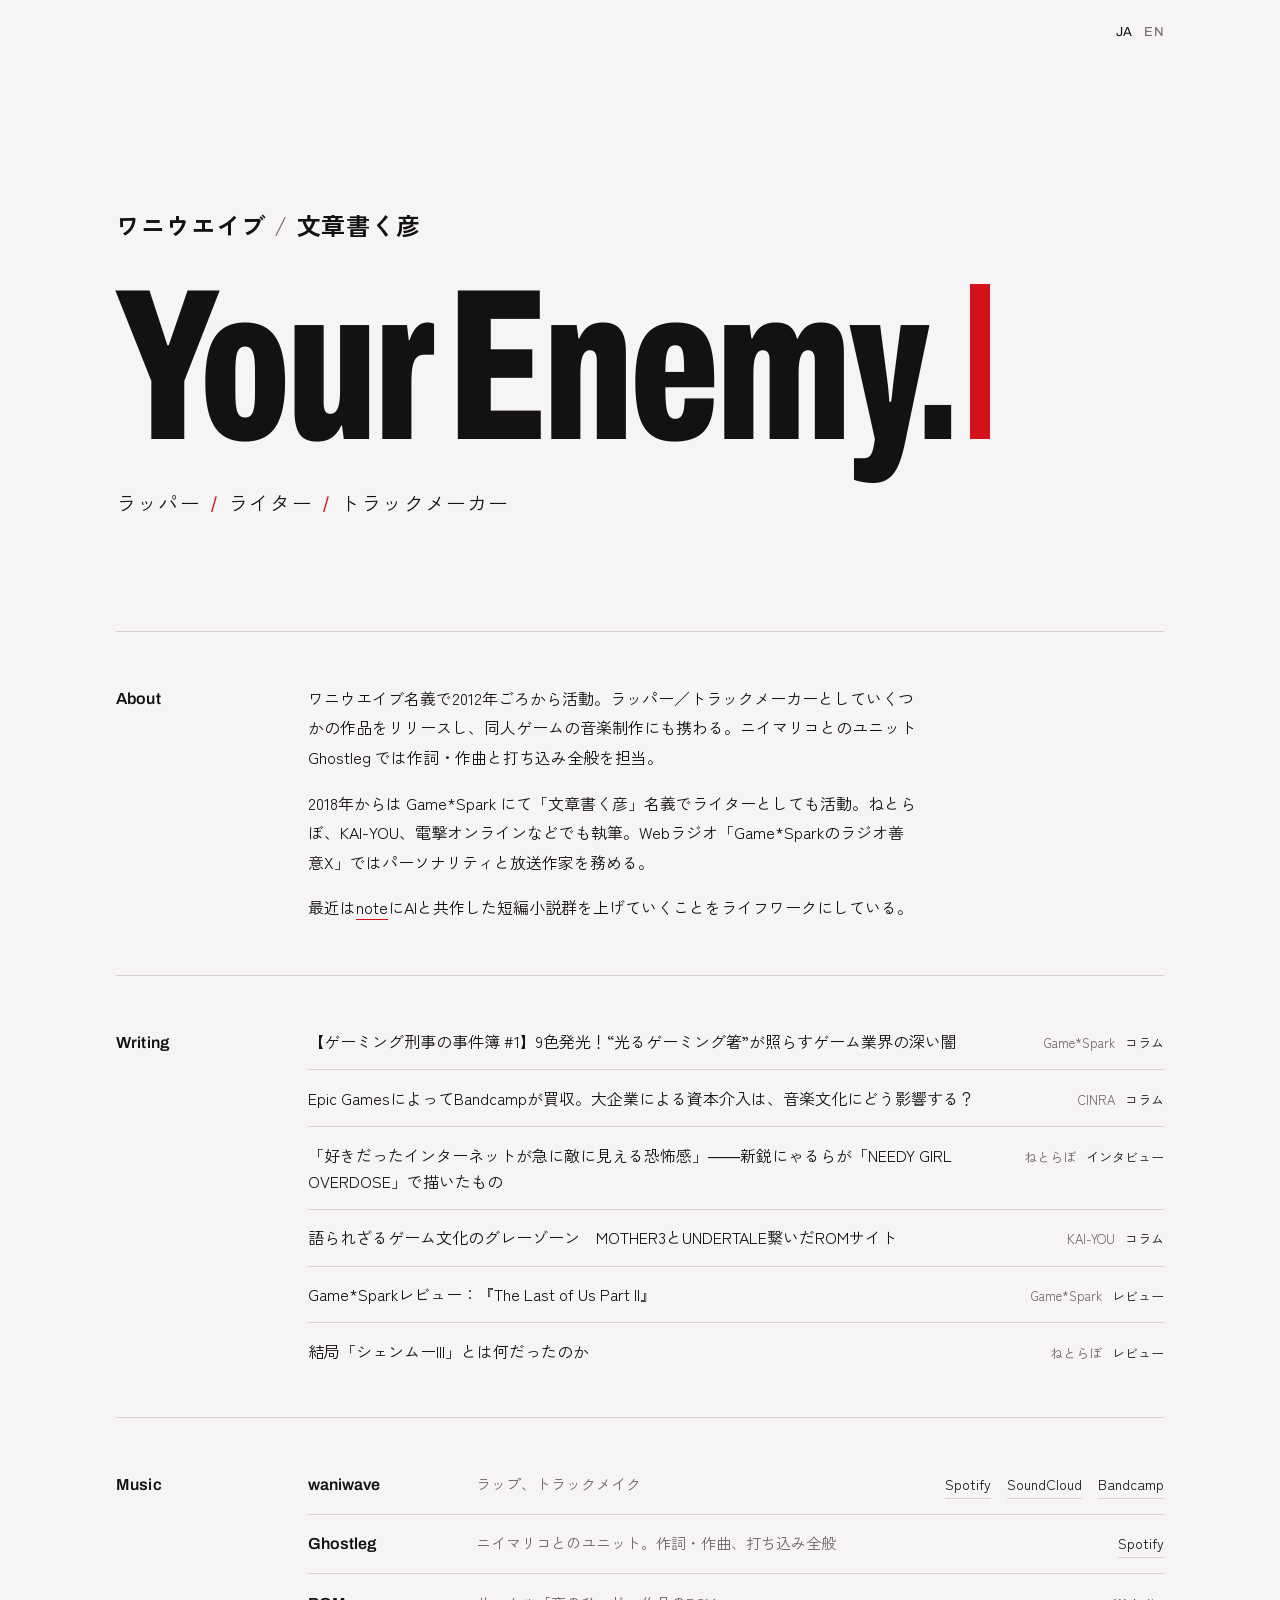
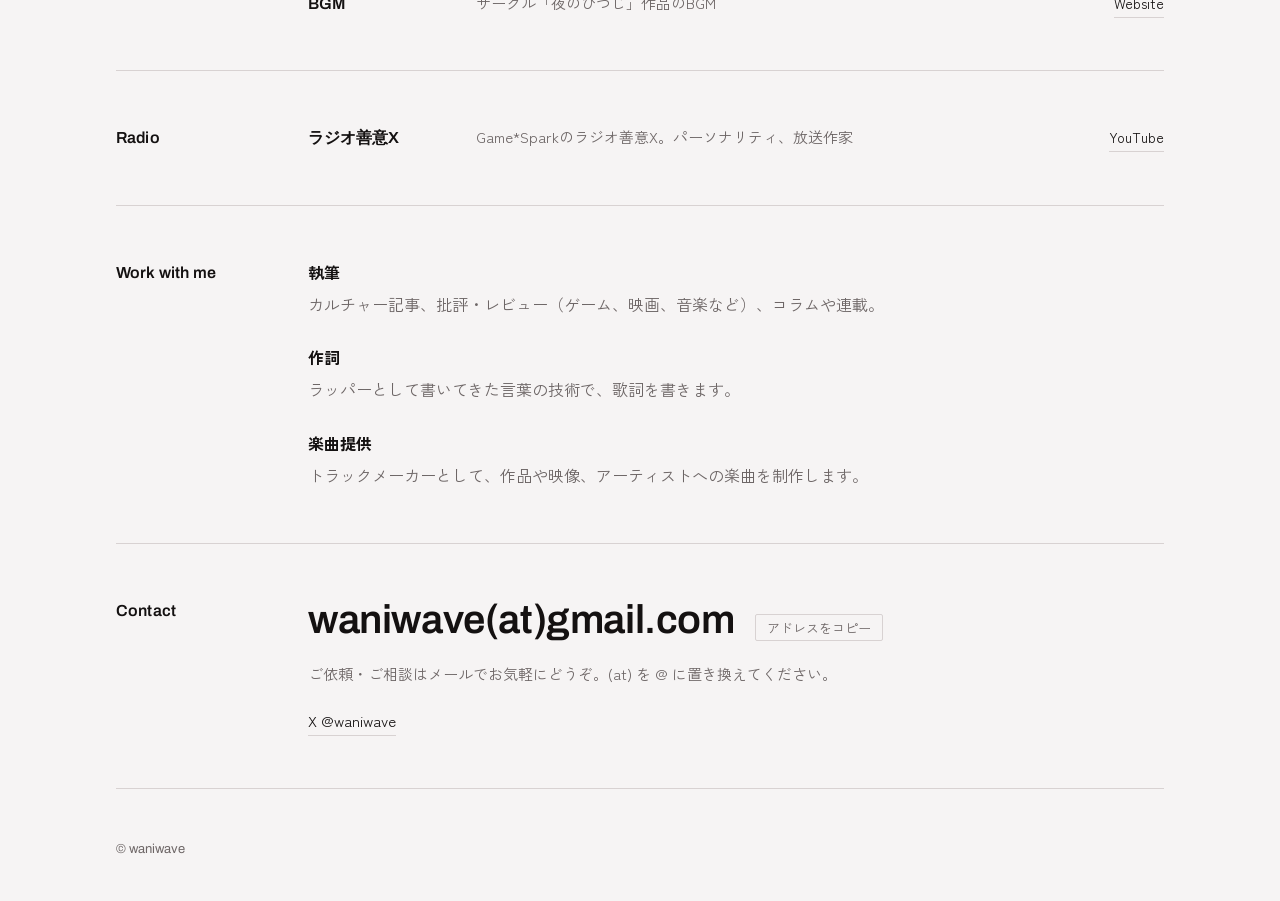
==== index.html @ 1792ae39 "Add files via upload" ====
<!doctype html>
<html lang="ja">
<head>
<meta charset="utf-8">
<meta name="viewport" content="width=device-width, initial-scale=1, viewport-fit=cover">
<title>ワニウエイブ / 文章書く彦</title>
<meta name="description" content="ワニウエイブ（文章書く彦）。ラッパー／ライター／トラックメーカー。カルチャー記事、批評・レビュー、コラム連載、作詞、楽曲提供のご依頼を受け付けています。">
<link rel="canonical" href="https://waniwave.com/">
<link rel="alternate" hreflang="ja" href="https://waniwave.com/">
<link rel="alternate" hreflang="en" href="https://waniwave.com/en/">
<meta property="og:type" content="website">
<meta property="og:title" content="ワニウエイブ / 文章書く彦">
<meta property="og:description" content="Your Enemy. ラッパー／ライター／トラックメーカー">
<meta property="og:url" content="https://waniwave.com/">
<meta name="twitter:card" content="summary">
<meta name="twitter:site" content="@waniwave">
<link rel="icon" href="assets/favicon.svg" type="image/svg+xml">
<link rel="preconnect" href="https://fonts.googleapis.com">
<link rel="preconnect" href="https://fonts.gstatic.com" crossorigin>
<link rel="stylesheet" href="https://fonts.googleapis.com/css2?family=Archivo:wdth,wght@62..125,400..800&family=Zen+Kaku+Gothic+New:wght@400;700&display=swap">
<link rel="stylesheet" href="assets/style.css">
</head>
<body>
<div class="wrap">

  <header class="bar">
    <nav class="lang" aria-label="言語">
      <a href="./" aria-current="page" lang="ja">JA</a>
      <a href="en/" lang="en" hreflang="en">EN</a>
    </nav>
  </header>

  <section class="hero" aria-label="ワニウエイブ">
    <h1 class="name">ワニウエイブ<span class="sep">/</span>文章書く彦</h1>
    <p class="enemy" lang="en">Your Enemy.<span class="caret" aria-hidden="true"></span></p>
    <p class="roles">ラッパー<span class="slash">/</span>ライター<span class="slash">/</span>トラックメーカー</p>
  </section>

  <section class="sec" id="about">
    <h2>About</h2>
    <div class="body prose">
      <p>ワニウエイブ名義で2012年ごろから活動。ラッパー／トラックメーカーとしていくつかの作品をリリースし、同人ゲームの音楽制作にも携わる。ニイマリコとのユニット Ghostleg では作詞・作曲と打ち込み全般を担当。</p>
      <p>2018年からは Game*Spark にて「文章書く彦」名義でライターとしても活動。ねとらぼ、KAI-YOU、電撃オンラインなどでも執筆。Webラジオ「Game*Sparkのラジオ善意X」ではパーソナリティと放送作家を務める。</p>
      <p>最近は<a class="inline" href="https://note.com/wanwe" target="_blank" rel="noopener">note</a>にAIと共作した短編小説群を上げていくことをライフワークにしている。</p>
    </div>
  </section>

  <section class="sec" id="writing">
    <h2>Writing</h2>
    <div class="body">
      <ul class="rows">
        <li class="row">
          <a class="t title" href="https://www.gamespark.jp/article/2022/09/12/122242.html" target="_blank" rel="noopener">【ゲーミング刑事の事件簿 #1】9色発光！“光るゲーミング箸”が照らすゲーム業界の深い闇</a>
          <span class="m">Game*Spark<span class="g">コラム</span></span>
        </li>
        <li class="row">
          <a class="t title" href="https://www.cinra.net/article/202203-briefing-bandcamp_ymmtscl" target="_blank" rel="noopener">Epic GamesによってBandcampが買収。大企業による資本介入は、音楽文化にどう影響する？</a>
          <span class="m">CINRA<span class="g">コラム</span></span>
        </li>
        <li class="row">
          <a class="t title" href="https://nlab.itmedia.co.jp/cont/articles/3331324/" target="_blank" rel="noopener">「好きだったインターネットが急に敵に見える恐怖感」――新鋭にゃるらが「NEEDY GIRL OVERDOSE」で描いたもの</a>
          <span class="m">ねとらぼ<span class="g">インタビュー</span></span>
        </li>
        <li class="row">
          <a class="t title" href="https://premium.kai-you.net/article/423" target="_blank" rel="noopener">語られざるゲーム文化のグレーゾーン　MOTHER3とUNDERTALE繋いだROMサイト</a>
          <span class="m">KAI-YOU<span class="g">コラム</span></span>
        </li>
        <li class="row">
          <a class="t title" href="https://www.gamespark.jp/article/2020/08/16/101322.html" target="_blank" rel="noopener">Game*Sparkレビュー：『The Last of Us Part II』</a>
          <span class="m">Game*Spark<span class="g">レビュー</span></span>
        </li>
        <li class="row">
          <a class="t title" href="https://nlab.itmedia.co.jp/cont/articles/3300284/" target="_blank" rel="noopener">結局「シェンムーIII」とは何だったのか</a>
          <span class="m">ねとらぼ<span class="g">レビュー</span></span>
        </li>
      </ul>
    </div>
  </section>

  <section class="sec" id="music">
    <h2>Music</h2>
    <div class="body">
      <ul class="rows music">
        <li class="row">
          <span class="k">waniwave</span>
          <span class="t">ラップ、トラックメイク</span>
          <span class="links">
            <a href="https://open.spotify.com/intl-ja/artist/51df8AoXnKXxdjbH6T7DKk" target="_blank" rel="noopener">Spotify</a>
            <a href="https://soundcloud.com/waniwave" target="_blank" rel="noopener">SoundCloud</a>
            <a href="https://henrec.bandcamp.com/" target="_blank" rel="noopener">Bandcamp</a>
          </span>
        </li>
        <li class="row">
          <span class="k">Ghostleg</span>
          <span class="t">ニイマリコとのユニット。作詞・作曲、打ち込み全般</span>
          <span class="links">
            <a href="https://open.spotify.com/intl-ja/artist/30WpNmVL4eDIlhvrAvZKBD" target="_blank" rel="noopener">Spotify</a>
          </span>
        </li>
        <li class="row">
          <span class="k">BGM</span>
          <span class="t">サークル「夜のひつじ」作品のBGM</span>
          <span class="links">
            <a href="https://yorunohitsuji.xii.jp/" target="_blank" rel="noopener">Website</a>
          </span>
        </li>
      </ul>
    </div>
  </section>

  <section class="sec" id="radio">
    <h2>Radio</h2>
    <div class="body">
      <ul class="rows music">
        <li class="row">
          <span class="k">ラジオ善意X</span>
          <span class="t">Game*Sparkのラジオ善意X。パーソナリティ、放送作家</span>
          <span class="links">
            <a href="https://www.youtube.com/@Radio-ZenE" target="_blank" rel="noopener">YouTube</a>
          </span>
        </li>
      </ul>
    </div>
  </section>

  <section class="sec" id="work">
    <h2>Work with me</h2>
    <div class="body">
      <ul class="work">
        <li>
          <h3>執筆</h3>
          <p>カルチャー記事、批評・レビュー（ゲーム、映画、音楽など）、コラムや連載。</p>
        </li>
        <li>
          <h3>作詞</h3>
          <p>ラッパーとして書いてきた言葉の技術で、歌詞を書きます。</p>
        </li>
        <li>
          <h3>楽曲提供</h3>
          <p>トラックメーカーとして、作品や映像、アーティストへの楽曲を制作します。</p>
        </li>
      </ul>
    </div>
  </section>

  <section class="sec" id="contact">
    <h2>Contact</h2>
    <div class="body">
      <div class="mail">
        <span class="addr">waniwave(at)gmail.com</span>
        <button class="copy" type="button" id="copy-mail" data-done="コピーしました">アドレスをコピー</button>
      </div>
      <p class="contact-note">ご依頼・ご相談はメールでお気軽にどうぞ。(at) を @ に置き換えてください。</p>
      <p class="contact-links"><a href="https://x.com/waniwave" target="_blank" rel="noopener">X @waniwave</a></p>
    </div>
  </section>

  <footer>© waniwave</footer>

</div>
<script>
(function () {
  var b = document.getElementById('copy-mail');
  if (!b) return;
  var label = b.textContent;
  b.addEventListener('click', function () {
    var a = ['waniwave', 'gmail.com'].join('@');
    var done = function () { b.textContent = b.dataset.done; setTimeout(function () { b.textContent = label; }, 1800); };
    var fallback = function () {
      var r = document.createRange(); r.selectNodeContents(document.querySelector('.addr'));
      var s = window.getSelection(); s.removeAllRanges(); s.addRange(r);
    };
    try {
      navigator.clipboard.writeText(a).then(done, fallback);
    } catch (e) { fallback(); }
  });
})();
</script>
</body>
</html>
---- assets/style.css ----
/* Layout: one left-aligned column. Each section = label column + content column; stacks on phones.
   Boldness lives in one place only: the "Your Enemy." line and its red caret. */
:root {
  --bg: #f6f4f4;
  --ink: #141111;
  --mute: #6d6666;
  --line: #d8d2d2;
  --red: #d3121c;
  --font-latin: "Archivo", "Helvetica Neue", Arial, sans-serif;
  --font-ja: "Zen Kaku Gothic New", "Hiragino Kaku Gothic ProN", "Yu Gothic", sans-serif;
  --col-label: 10rem;
  --max: 68rem;
  color-scheme: light;
}
@media (prefers-color-scheme: dark) {
  :root:not([data-theme="light"]) {
    --bg: #121010; --ink: #edeaea; --mute: #948c8c; --line: #2f2a2a; --red: #ff3c40;
    color-scheme: dark;
  }
}
:root[data-theme="dark"] {
  --bg: #121010; --ink: #edeaea; --mute: #948c8c; --line: #2f2a2a; --red: #ff3c40;
  color-scheme: dark;
}

*, *::before, *::after { box-sizing: border-box; }
html { -webkit-text-size-adjust: 100%; }
body {
  margin: 0;
  background: var(--bg);
  color: var(--ink);
  font-family: var(--font-latin), var(--font-ja);
  font-size: 1rem;
  line-height: 1.85;
  font-feature-settings: "palt" 0;
}
:lang(ja) body, body:lang(ja) { font-family: var(--font-ja); }

a { color: inherit; text-decoration: none; }
a:focus-visible, button:focus-visible { outline: 2px solid var(--red); outline-offset: 3px; }

.wrap {
  max-width: var(--max);
  margin: 0 auto;
  padding-left: max(20px, env(safe-area-inset-left, 0px));
  padding-right: max(20px, env(safe-area-inset-right, 0px));
}

/* ---- top bar ---- */
.bar {
  display: flex;
  justify-content: space-between;
  align-items: center;
  gap: 1rem;
  padding-block: 1.25rem;
  font-size: .8125rem;
  color: var(--mute);
}
.bar a:hover { color: var(--ink); }
.prose a.inline { border-bottom: 1px solid var(--red); }
.prose a.inline:hover { color: var(--red); }
.lang { margin-left: auto; display: flex; gap: .75rem; font-family: var(--font-latin); letter-spacing: .02em; }
.lang [aria-current="page"] { color: var(--ink); }

/* ---- hero ---- */
.hero { padding-block: clamp(4rem, 12vw, 9rem) clamp(3.5rem, 9vw, 7rem); }
.hero .name {
  margin: 0;
  font-family: var(--font-ja);
  font-weight: 700;
  font-size: clamp(1.125rem, 2.4vw, 1.5rem);
  letter-spacing: .04em;
  line-height: 1.4;
}
.hero .name .sep { color: var(--mute); font-weight: 400; margin-inline: .35em; }
.hero .enemy {
  margin: .15em 0 0;
  font-family: var(--font-latin);
  font-weight: 800;
  font-stretch: 62%;
  font-variation-settings: "wdth" 62;
  font-size: clamp(4.5rem, 17vw, 13.5rem);
  line-height: .86;
  letter-spacing: -.015em;
  text-transform: none;
}
.caret {
  display: inline-block;
  width: .09em;
  height: .72em;
  margin-left: .06em;
  background: var(--red);
  vertical-align: baseline;
  animation: blink 1.1s steps(1, end) infinite;
}
@keyframes blink { 50% { opacity: 0; } }
@media (prefers-reduced-motion: reduce) { .caret { animation: none; } }

.roles {
  margin: 1.75rem 0 0;
  font-size: clamp(1rem, 2vw, 1.25rem);
  letter-spacing: .06em;
  line-height: 1.5;
}
.roles .slash { color: var(--red); margin-inline: .5em; font-family: var(--font-latin); }

/* ---- sections ---- */
.sec {
  display: grid;
  grid-template-columns: var(--col-label) minmax(0, 1fr);
  gap: 1.5rem 2rem;
  padding-block: 3.25rem;
  border-top: 1px solid var(--line);
}
.sec > h2 {
  margin: 0;
  font-family: var(--font-latin);
  font-weight: 600;
  font-size: 1rem;
  line-height: 1.85;
  letter-spacing: .01em;
}
.sec > .body { min-width: 0; }
.prose { max-width: 38em; }
.prose p { margin: 0 0 1em; }
.prose p:last-child { margin-bottom: 0; }

/* rows: writing / music / radio share one row shape */
.rows { list-style: none; margin: 0; padding: 0; }
.row {
  display: grid;
  grid-template-columns: minmax(0, 1fr) auto;
  gap: .25rem 1.5rem;
  align-items: baseline;
  padding-block: .9rem;
  border-bottom: 1px solid var(--line);
}
.row:first-child { padding-top: 0; }
.row:last-child { border-bottom: 0; padding-bottom: 0; }
.row .k {
  font-family: var(--font-latin);
  font-variant-numeric: tabular-nums;
  color: var(--mute);
  font-size: .875rem;
}
.row .t { min-width: 0; line-height: 1.65; }
.row .m { color: var(--mute); font-size: .8125rem; text-align: right; white-space: nowrap; }
.row .m .g { color: var(--ink); margin-left: .75em; }

a.title {
  background-image: linear-gradient(var(--red), var(--red));
  background-size: 0 1px;
  background-repeat: no-repeat;
  background-position: 0 100%;
  transition: background-size .25s ease;
}
a.title:hover, a.title:focus-visible { background-size: 100% 1px; }
@media (prefers-reduced-motion: reduce) { a.title { transition: none; } }

/* music rows: name column is wider */
.rows.music .row { grid-template-columns: 9rem minmax(0, 1fr) auto; }
.rows.music .k { color: var(--ink); font-size: 1rem; font-weight: 600; }
.rows.music .t { color: var(--mute); font-size: .9375rem; }
.links { display: flex; flex-wrap: wrap; gap: .25rem 1rem; justify-content: flex-end; font-size: .875rem; }
.links a { border-bottom: 1px solid var(--line); }
.links a:hover { border-color: var(--red); }

/* work */
.work { list-style: none; margin: 0; padding: 0; display: grid; gap: 1.5rem; max-width: 40em; }
.work h3 { margin: 0; font-size: 1rem; font-weight: 700; }
.work p { margin: .15rem 0 0; color: var(--mute); }

/* contact */
.mail {
  display: flex;
  flex-wrap: wrap;
  align-items: baseline;
  gap: .5rem 1.25rem;
  font-family: var(--font-latin);
  font-size: clamp(1.5rem, 4.4vw, 2.5rem);
  font-weight: 600;
  line-height: 1.2;
  letter-spacing: -.01em;
}
.mail .addr { user-select: all; overflow-wrap: anywhere; }
.copy {
  font: inherit;
  font-family: var(--font-ja);
  font-size: .8125rem;
  font-weight: 400;
  letter-spacing: 0;
  color: var(--mute);
  background: none;
  border: 1px solid var(--line);
  border-radius: 2px;
  padding: .3rem .7rem;
  cursor: pointer;
}
.copy:hover { color: var(--ink); border-color: var(--ink); }
.contact-note { margin: 1rem 0 0; color: var(--mute); font-size: .9375rem; }
.contact-links { margin: 1.25rem 0 0; display: flex; gap: 1.25rem; font-size: .9375rem; }
.contact-links a { border-bottom: 1px solid var(--line); }
.contact-links a:hover { border-color: var(--red); }

footer {
  padding-block: 3rem 2.5rem;
  border-top: 1px solid var(--line);
  color: var(--mute);
  font-size: .8125rem;
  font-family: var(--font-latin);
}

/* ---- phones ---- */
@media (max-width: 720px) {
  .sec { grid-template-columns: minmax(0, 1fr); gap: 1rem; padding-block: 2.5rem; }
  .row, .rows.music .row { grid-template-columns: minmax(0, 1fr); gap: .15rem; }
  .row .m { text-align: left; white-space: normal; }
  .row .m .g { margin-left: .75em; }
  .links { justify-content: flex-start; }
  .row .k { order: 0; }
}
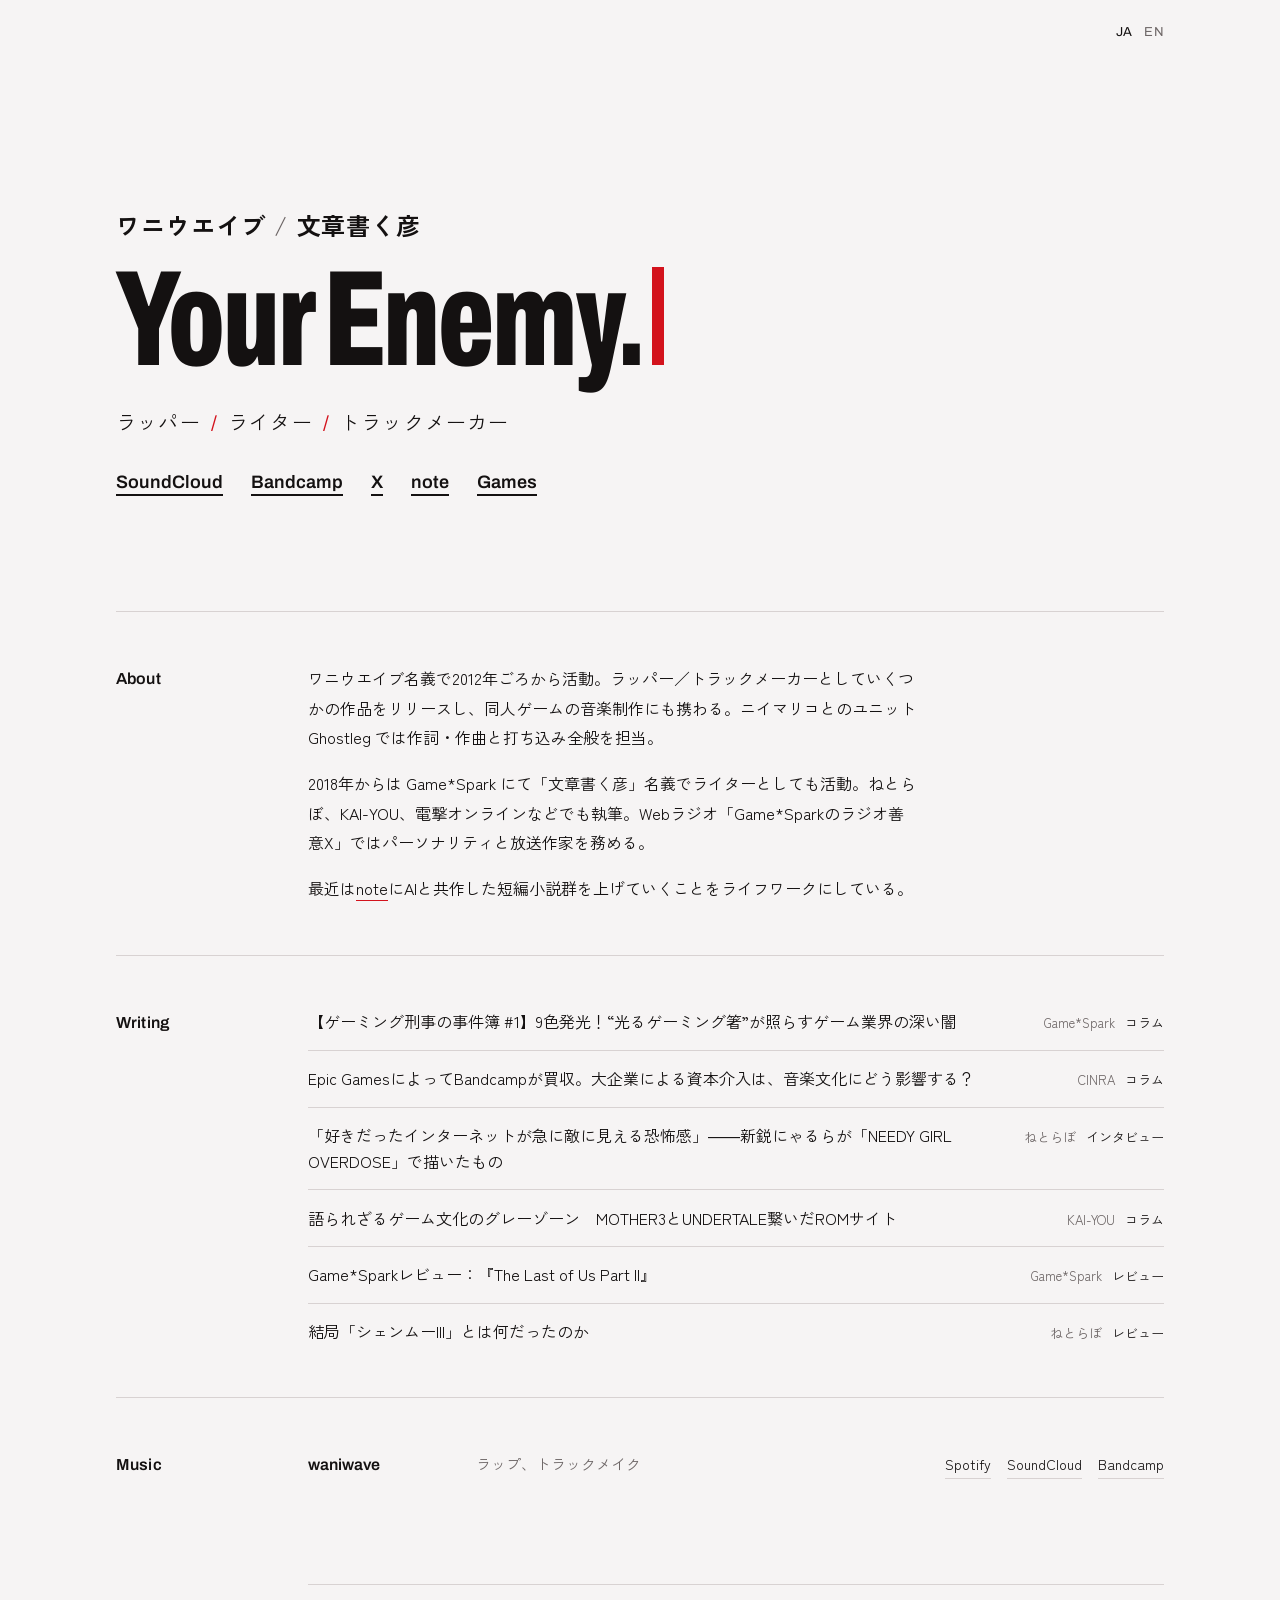
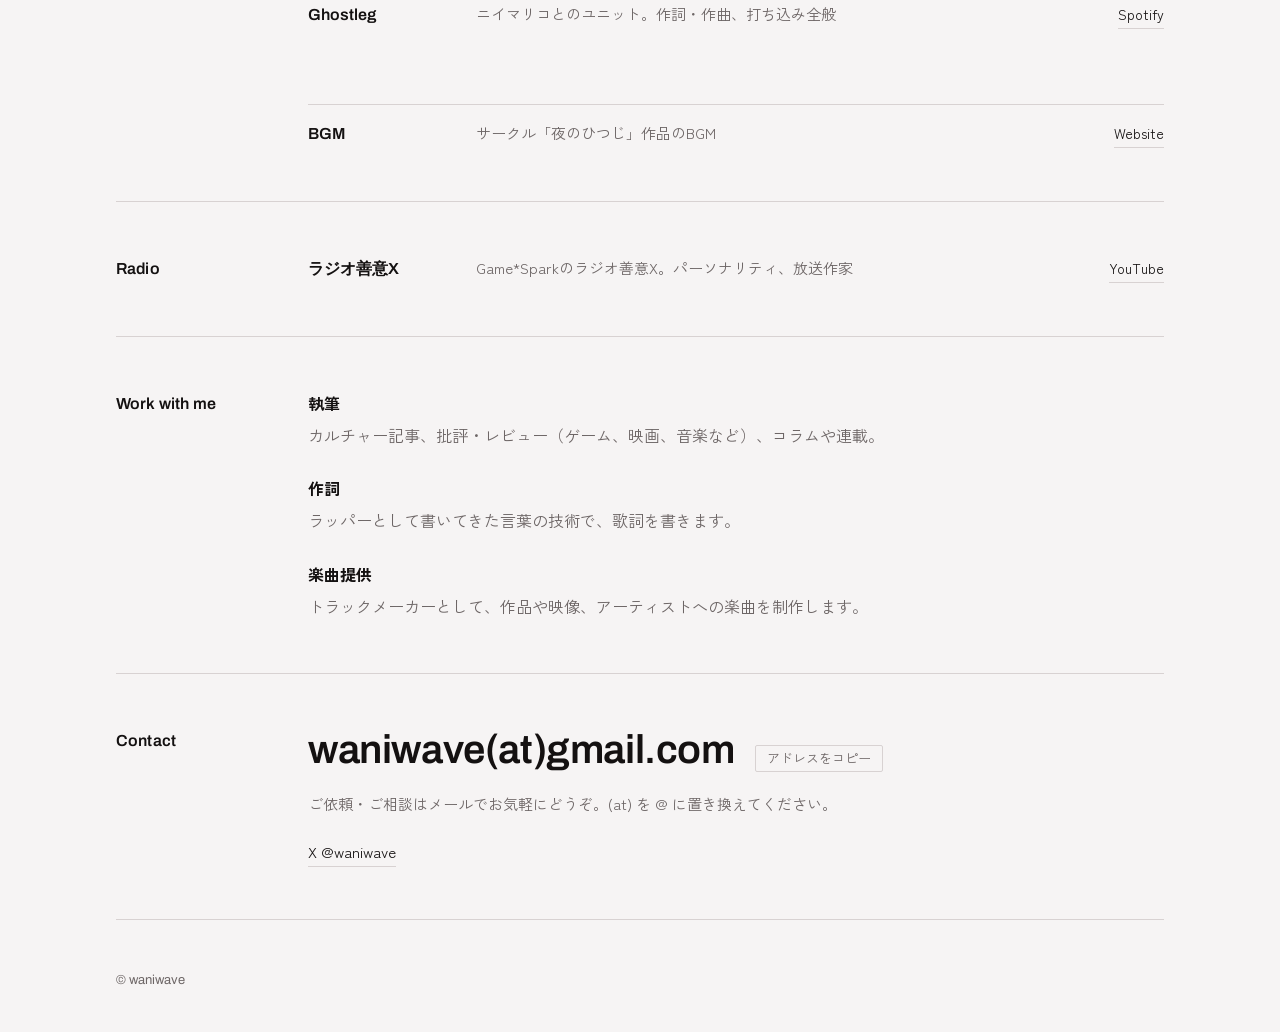
==== commit fc6afff8: "Add files via upload" ====
--- a/index.html
+++ b/index.html
@@ -3,13 +3,13 @@
 <head>
 <meta charset="utf-8">
 <meta name="viewport" content="width=device-width, initial-scale=1, viewport-fit=cover">
-<title>ワニウエイブ / 文章書く彦</title>
+<title>waniwave.com</title>
 <meta name="description" content="ワニウエイブ（文章書く彦）。ラッパー／ライター／トラックメーカー。カルチャー記事、批評・レビュー、コラム連載、作詞、楽曲提供のご依頼を受け付けています。">
 <link rel="canonical" href="https://waniwave.com/">
 <link rel="alternate" hreflang="ja" href="https://waniwave.com/">
 <link rel="alternate" hreflang="en" href="https://waniwave.com/en/">
 <meta property="og:type" content="website">
-<meta property="og:title" content="ワニウエイブ / 文章書く彦">
+<meta property="og:title" content="waniwave.com">
 <meta property="og:description" content="Your Enemy. ラッパー／ライター／トラックメーカー">
 <meta property="og:url" content="https://waniwave.com/">
 <meta name="twitter:card" content="summary">
@@ -24,16 +24,25 @@
 <div class="wrap">
 
   <header class="bar">
+    <div class="side">
     <nav class="lang" aria-label="言語">
       <a href="./" aria-current="page" lang="ja">JA</a>
       <a href="en/" lang="en" hreflang="en">EN</a>
     </nav>
+    </div>
   </header>
 
   <section class="hero" aria-label="ワニウエイブ">
     <h1 class="name">ワニウエイブ<span class="sep">/</span>文章書く彦</h1>
     <p class="enemy" lang="en">Your Enemy.<span class="caret" aria-hidden="true"></span></p>
     <p class="roles">ラッパー<span class="slash">/</span>ライター<span class="slash">/</span>トラックメーカー</p>
+    <ul class="pillars">
+      <li><a href="https://soundcloud.com/waniwave" target="_blank" rel="noopener">SoundCloud</a></li>
+      <li><a href="https://henrec.bandcamp.com/" target="_blank" rel="noopener">Bandcamp</a></li>
+      <li><a href="https://x.com/waniwave" target="_blank" rel="noopener">X</a></li>
+      <li><a href="https://note.com/wanwe" target="_blank" rel="noopener">note</a></li>
+      <li><a href="games/">Games</a></li>
+    </ul>
   </section>
 
   <section class="sec" id="about">
@@ -89,6 +98,10 @@
             <a href="https://soundcloud.com/waniwave" target="_blank" rel="noopener">SoundCloud</a>
             <a href="https://henrec.bandcamp.com/" target="_blank" rel="noopener">Bandcamp</a>
           </span>
+          <div class="players">
+            <iframe class="p-sc" title="SoundCloud: wanilands (beta testing)" src="https://w.soundcloud.com/player/?url=https%3A//soundcloud.com/waniwave/sets/wanilands-beta-testing&amp;color=%23d3121c&amp;auto_play=false&amp;hide_related=true&amp;show_comments=false&amp;show_user=true&amp;show_reposts=false&amp;show_teaser=false" loading="lazy" allow="autoplay"></iframe>
+            <iframe class="p-bc" title="Bandcamp: 7pay" src="https://bandcamp.com/EmbeddedPlayer/album=2647364055/size=small/bgcol=ffffff/linkcol=d3121c/transparent=true/" loading="lazy" seamless><a href="https://henrec.bandcamp.com/album/7pay">7pay waniwave</a></iframe>
+          </div>
         </li>
         <li class="row">
           <span class="k">Ghostleg</span>
@@ -96,6 +109,9 @@
           <span class="links">
             <a href="https://open.spotify.com/intl-ja/artist/30WpNmVL4eDIlhvrAvZKBD" target="_blank" rel="noopener">Spotify</a>
           </span>
+          <div class="players">
+            <iframe class="p-bc" title="Bandcamp: 祈りと、その作法　他二曲" src="https://bandcamp.com/EmbeddedPlayer/album=3148992543/size=small/bgcol=ffffff/linkcol=d3121c/transparent=true/" loading="lazy" seamless><a href="https://henrec.bandcamp.com/album/--6">祈りと、その作法　他二曲 Ghostleg</a></iframe>
+          </div>
         </li>
         <li class="row">
           <span class="k">BGM</span>
--- a/assets/style.css
+++ b/assets/style.css
@@ -79,7 +79,7 @@
   font-weight: 800;
   font-stretch: 62%;
   font-variation-settings: "wdth" 62;
-  font-size: clamp(4.5rem, 17vw, 13.5rem);
+  font-size: clamp(3.5rem, 12vw, 8.5rem);
   line-height: .86;
   letter-spacing: -.015em;
   text-transform: none;
@@ -219,3 +219,77 @@
   .links { justify-content: flex-start; }
   .row .k { order: 0; }
 }
+
+/* ---- top bar links ---- */
+.bar .home { color: var(--ink); font-family: var(--font-latin); font-weight: 600; }
+.bar .side { margin-left: auto; display: flex; align-items: center; gap: 1.5rem; }
+.bar .side .lang { margin-left: 0; }
+.bar .games-link { font-family: var(--font-latin); color: var(--ink); border-bottom: 1px solid var(--line); }
+.bar .games-link:hover { border-color: var(--red); }
+
+/* ---- games page ---- */
+.page-head { padding-block: clamp(3rem, 8vw, 6rem) clamp(2.5rem, 6vw, 4rem); }
+.page-title {
+  margin: 0;
+  font-family: var(--font-latin);
+  font-weight: 800;
+  font-stretch: 62%;
+  font-variation-settings: "wdth" 62;
+  font-size: clamp(3rem, 9vw, 6rem);
+  line-height: .9;
+}
+.page-lead { margin: 1.25rem 0 0; color: var(--mute); max-width: 36em; }
+.games { list-style: none; margin: 0; padding: 0; border-top: 1px solid var(--line); }
+.game {
+  display: grid;
+  grid-template-columns: minmax(0, 26rem) minmax(0, 1fr);
+  gap: 1.5rem 2.5rem;
+  align-items: start;
+  padding-block: 2.5rem;
+  border-bottom: 1px solid var(--line);
+}
+.game .thumb { display: block; border: 1px solid var(--line); }
+.game .thumb img { display: block; width: 100%; height: auto; }
+.game .thumb:hover { border-color: var(--red); }
+.game-body { min-width: 0; max-width: 34em; }
+.game-body h2 { margin: 0; font-size: 1.375rem; line-height: 1.4; }
+.game-body p { margin: .5rem 0 0; }
+.game-sub { color: var(--mute); font-size: .875rem; }
+.game-meta { color: var(--mute); font-size: .8125rem; }
+.game-meta span { margin-left: 1em; }
+.play {
+  display: inline-block;
+  margin-top: 1.25rem;
+  padding: .55rem 1.6rem;
+  background: var(--ink);
+  color: var(--bg);
+  font-weight: 700;
+  letter-spacing: .1em;
+}
+.play:hover { background: var(--red); color: #fff; }
+@media (max-width: 720px) {
+  .game { grid-template-columns: minmax(0, 1fr); padding-block: 2rem; }
+}
+.games + footer { border-top: 0; }
+
+/* ---- embedded players (inside the waniwave music row) ---- */
+.players { grid-column: 1 / -1; display: grid; gap: .6rem; margin-top: .9rem; }
+.players iframe { display: block; width: 100%; border: 0; }
+.players .p-sc { height: 20px; }
+.players .p-bc { height: 42px; }
+
+/* ---- hero link row: the main channels ---- */
+.pillars {
+  list-style: none;
+  margin: 1.75rem 0 0;
+  padding: 0;
+  display: flex;
+  flex-wrap: wrap;
+  gap: .6rem 1.75rem;
+  font-family: var(--font-latin);
+  font-size: clamp(1rem, 1.8vw, 1.125rem);
+  font-weight: 600;
+}
+.pillars a { border-bottom: 2px solid var(--ink); padding-bottom: .1em; }
+.pillars a:hover, .pillars a:focus-visible { color: var(--red); border-color: var(--red); }
+@media (max-width: 720px) { .pillars { gap: .5rem 1rem; font-size: .9375rem; } }
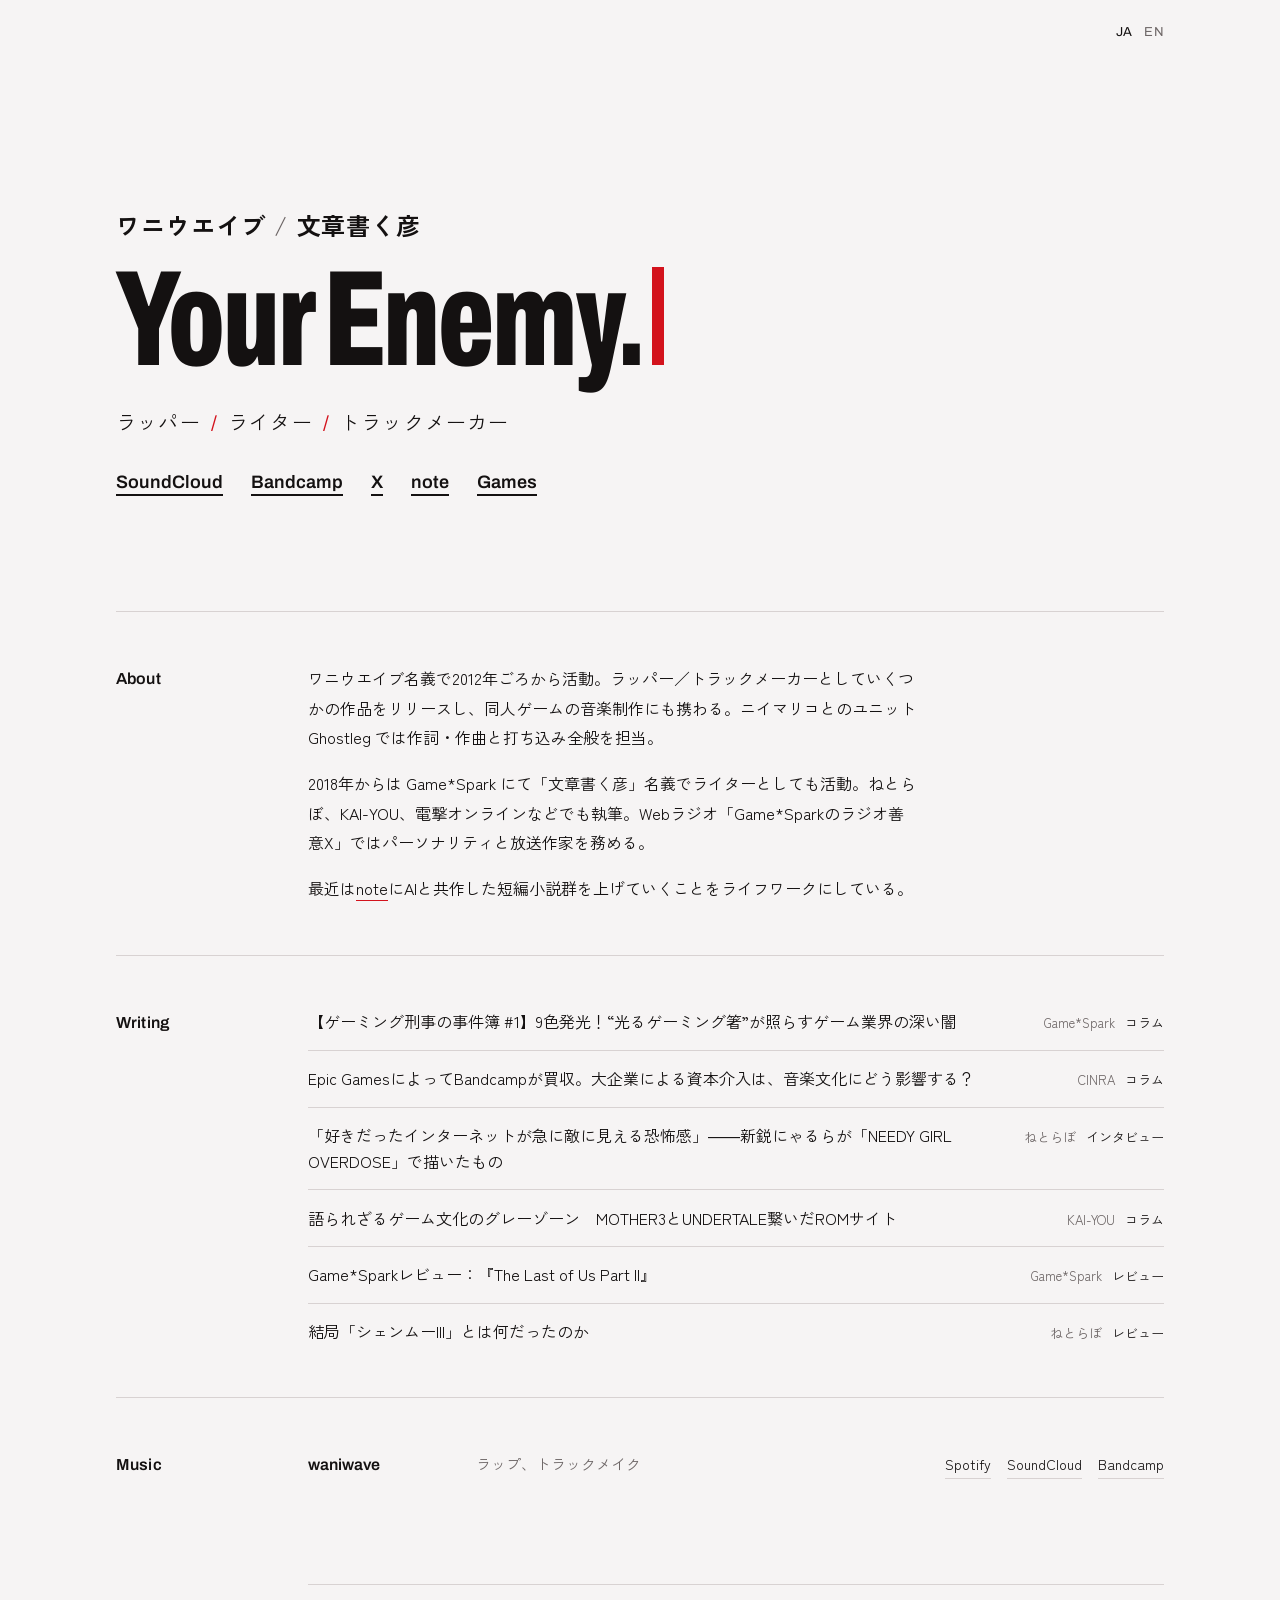
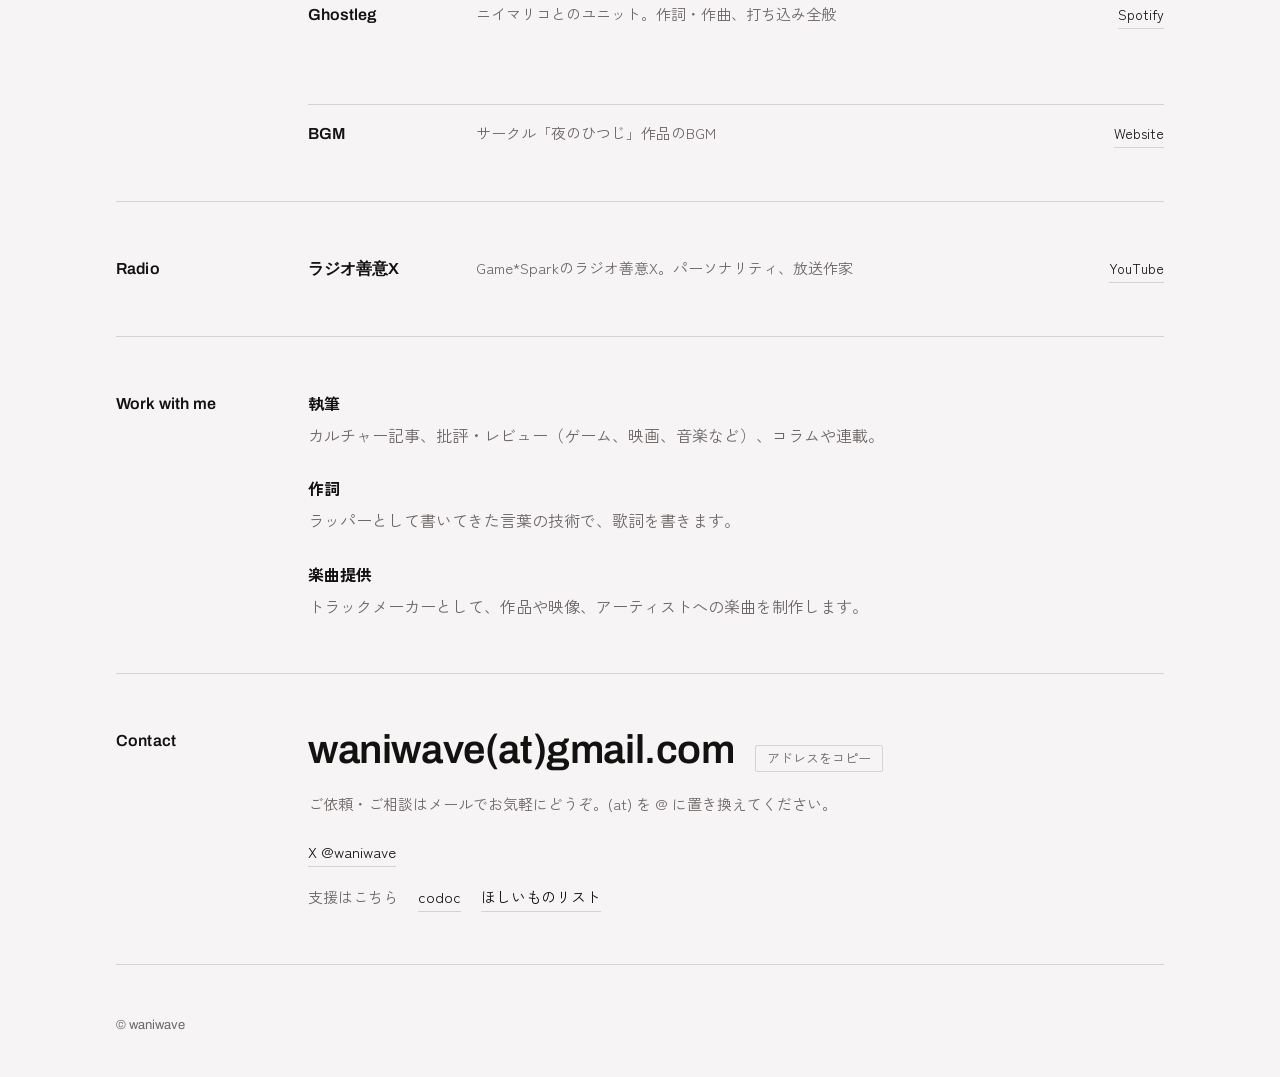
==== commit bdfcf6b2: "Add files via upload" ====
--- a/index.html
+++ b/index.html
@@ -168,6 +168,7 @@
       </div>
       <p class="contact-note">ご依頼・ご相談はメールでお気軽にどうぞ。(at) を @ に置き換えてください。</p>
       <p class="contact-links"><a href="https://x.com/waniwave" target="_blank" rel="noopener">X @waniwave</a></p>
+      <p class="support"><span>支援はこちら</span><a href="https://codoc.jp/sites/waniwave/" target="_blank" rel="noopener">codoc</a><a href="https://www.amazon.jp/hz/wishlist/ls/28IZRN7VQ9T33" target="_blank" rel="noopener">ほしいものリスト</a></p>
     </div>
   </section>
 
--- a/assets/style.css
+++ b/assets/style.css
@@ -293,3 +293,9 @@
 .pillars a { border-bottom: 2px solid var(--ink); padding-bottom: .1em; }
 .pillars a:hover, .pillars a:focus-visible { color: var(--red); border-color: var(--red); }
 @media (max-width: 720px) { .pillars { gap: .5rem 1rem; font-size: .9375rem; } }
+
+/* ---- support links (contact) ---- */
+.support { margin: 1rem 0 0; display: flex; flex-wrap: wrap; align-items: baseline; gap: .4rem 1.25rem; font-size: .9375rem; }
+.support span { color: var(--mute); }
+.support a { border-bottom: 1px solid var(--line); }
+.support a:hover { border-color: var(--red); }
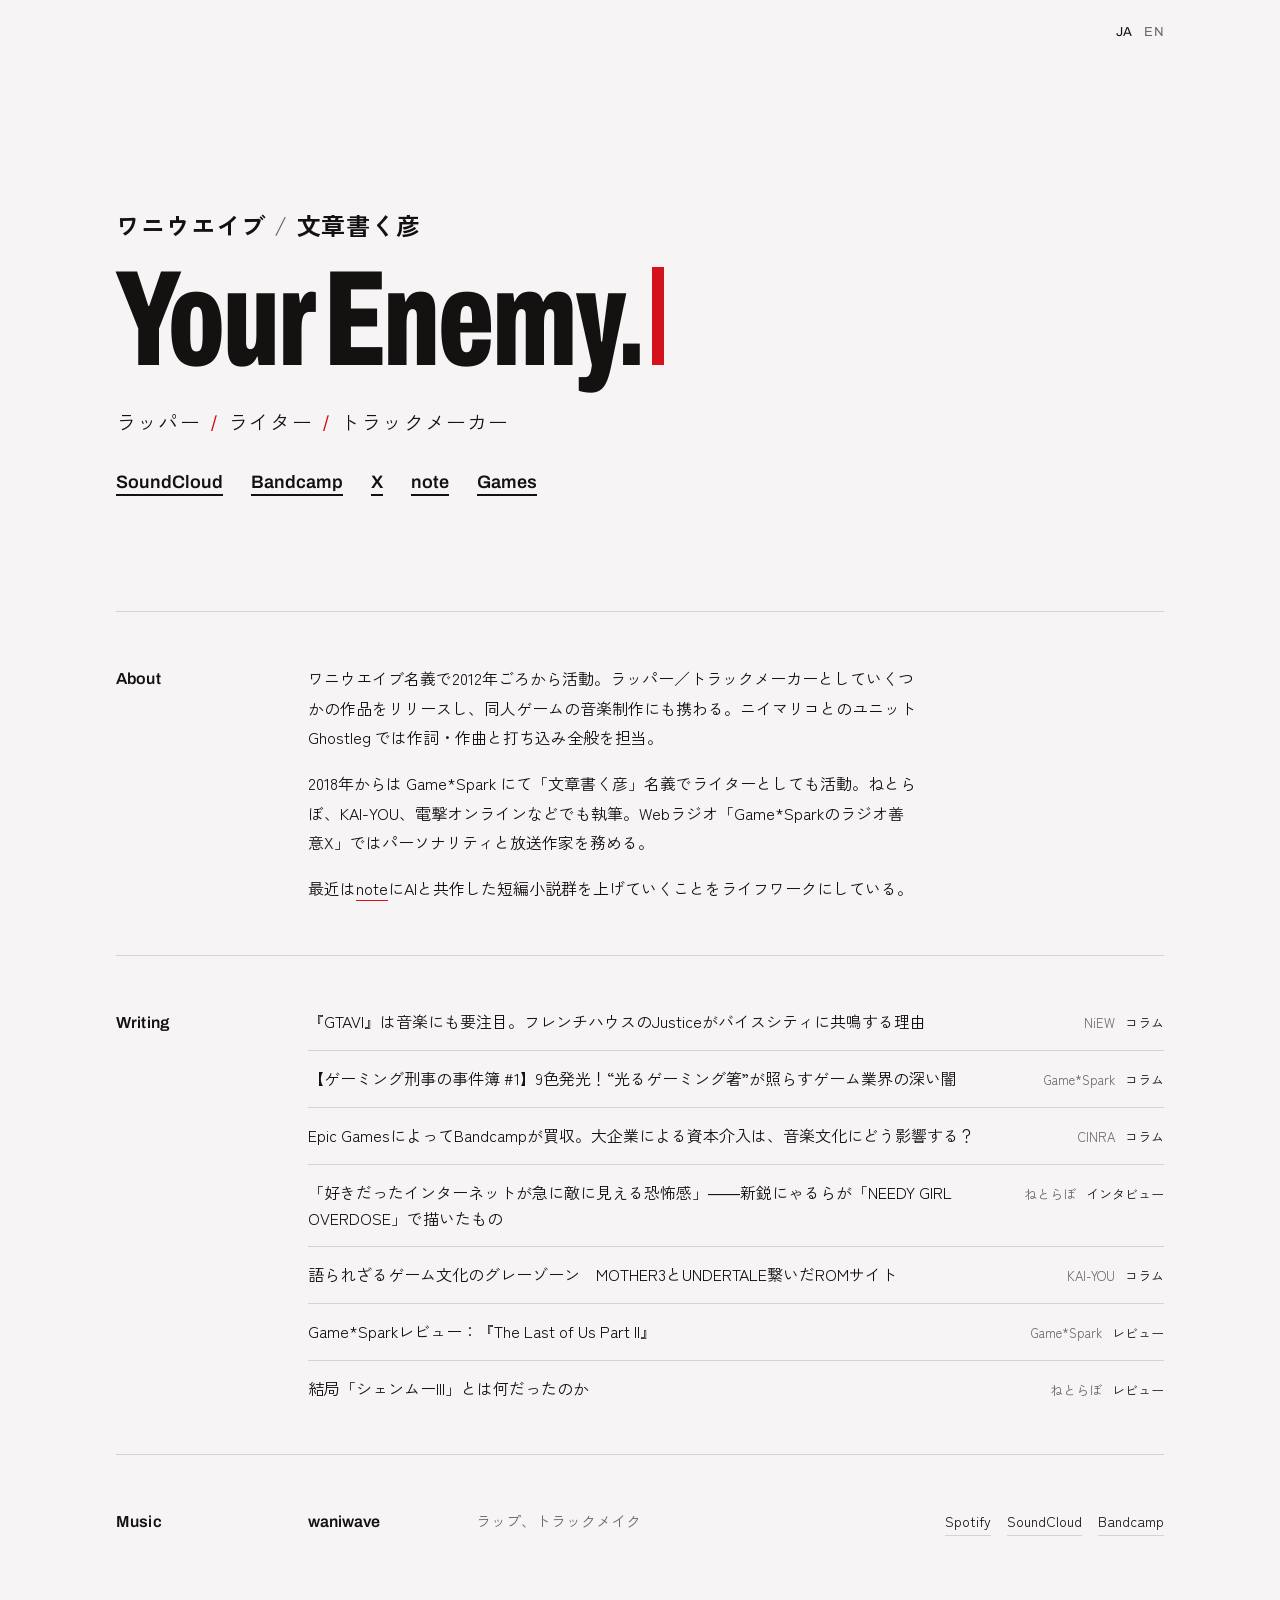
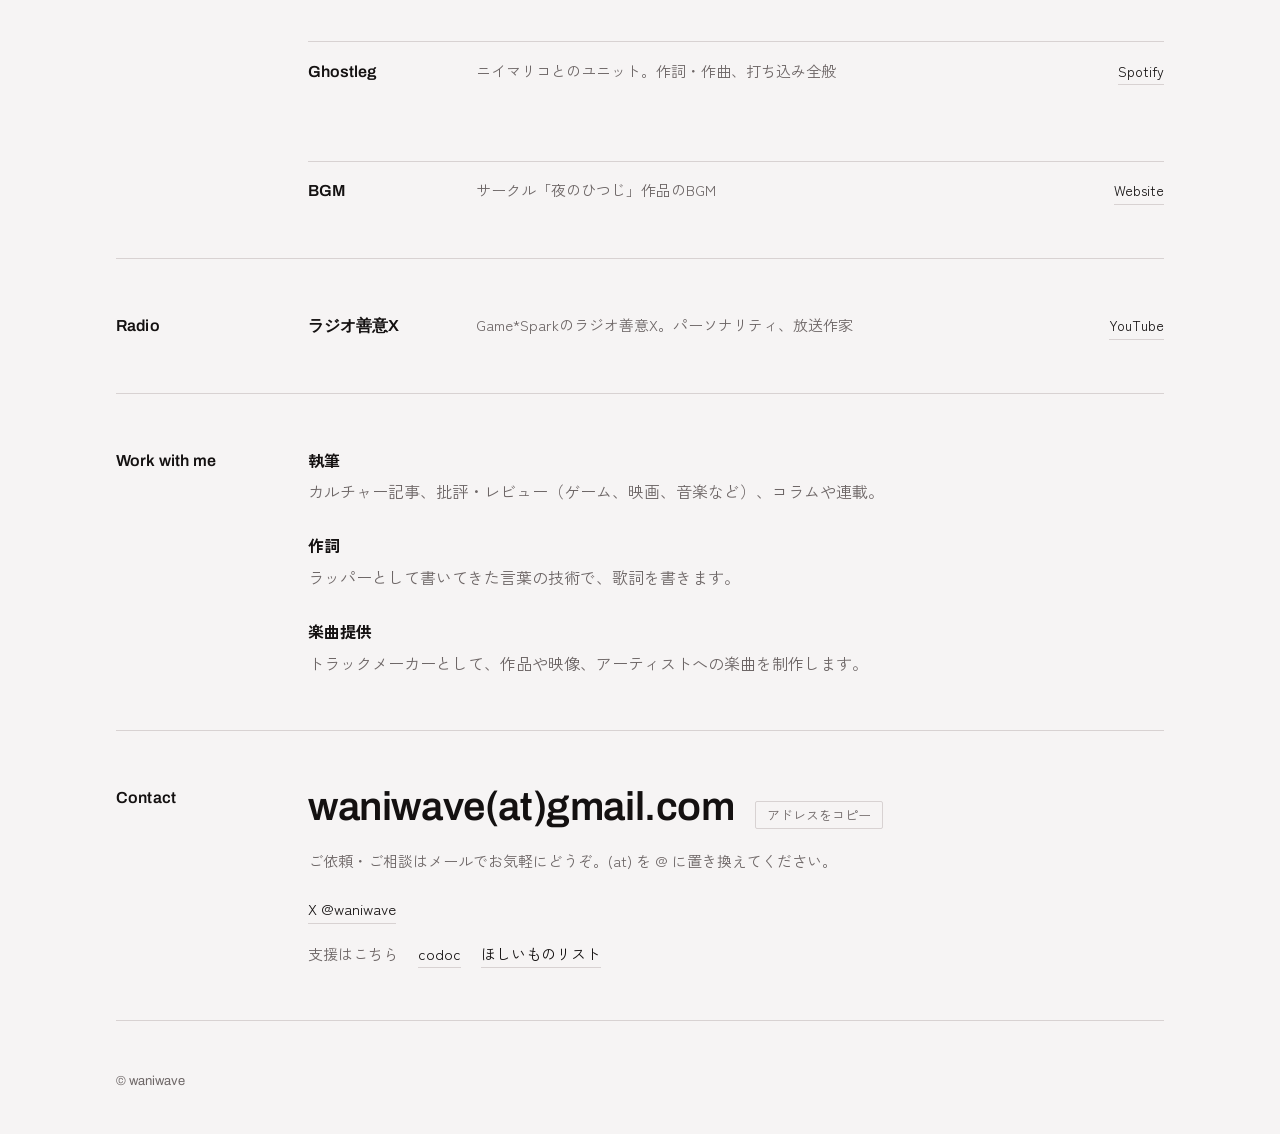
==== commit f6b78d45: "WritingにNiEWのJustice×GTAVIコラムを追加し、ター深を 1.7.0 に差し替え Co-Authored-By: Claude Opus 5.5 <noreply@anthropi" ====
--- a/index.html
+++ b/index.html
@@ -59,6 +59,10 @@
     <div class="body">
       <ul class="rows">
         <li class="row">
+          <a class="t title" href="https://niewmedia.com/specials/2611gta_edink_wrwwv/" target="_blank" rel="noopener">『GTAVI』は音楽にも要注目。フレンチハウスのJusticeがバイスシティに共鳴する理由</a>
+          <span class="m">NiEW<span class="g">コラム</span></span>
+        </li>
+        <li class="row">
           <a class="t title" href="https://www.gamespark.jp/article/2022/09/12/122242.html" target="_blank" rel="noopener">【ゲーミング刑事の事件簿 #1】9色発光！“光るゲーミング箸”が照らすゲーム業界の深い闇</a>
           <span class="m">Game*Spark<span class="g">コラム</span></span>
         </li>
--- a/assets/style.css
+++ b/assets/style.css
@@ -299,3 +299,8 @@
 .support span { color: var(--mute); }
 .support a { border-bottom: 1px solid var(--line); }
 .support a:hover { border-color: var(--red); }
+
+/* ---- games: extra links (guides etc.) ---- */
+.game-extra { font-size: .9375rem; }
+.game-extra a { border-bottom: 1px solid var(--red); }
+.game-extra a:hover { color: var(--red); }
